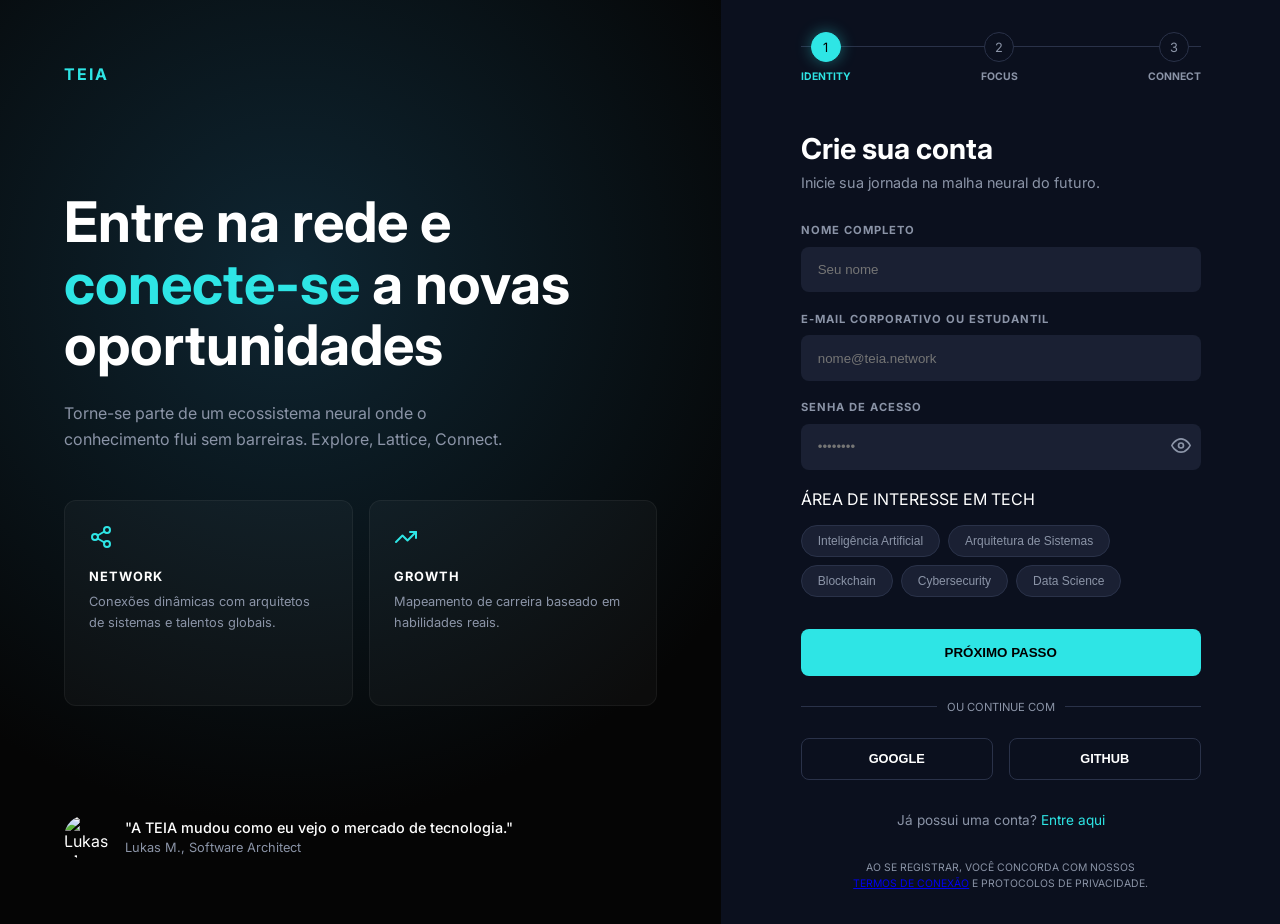
==== index.html @ 176d40ed "Add files via upload" ====
<!DOCTYPE html>
<html lang="pt-BR">
<head>
    <meta charset="UTF-8">
    <meta name="viewport" content="width=device-width, initial-scale=1.0">
    <title>Teia - Cadastro</title>
    <link href="https://fonts.googleapis.com/css2?family=Inter:wght@400;500;600;700&display=swap" rel="stylesheet">
    <link rel="stylesheet" href="style.css">
</head>
<body>

    <main class="container">
        <section class="left-panel">
            <div class="logo">TEIA</div>
            
            <div class="hero-content">
                <h1>Entre na rede e <span class="highlight">conecte-se</span> a novas oportunidades</h1>
                <p>Torne-se parte de um ecossistema neural onde o conhecimento flui sem barreiras. Explore, Lattice, Connect.</p>
                
                <div class="cards-container">
                    <div class="feature-card">
                        <svg viewBox="0 0 24 24" fill="none" stroke="currentColor" stroke-width="2" stroke-linecap="round" stroke-linejoin="round"><circle cx="18" cy="5" r="3"></circle><circle cx="6" cy="12" r="3"></circle><circle cx="18" cy="19" r="3"></circle><line x1="8.59" y1="13.51" x2="15.42" y2="17.49"></line><line x1="15.41" y1="6.51" x2="8.59" y2="10.49"></line></svg>
                        <h3>NETWORK</h3>
                        <p>Conexões dinâmicas com arquitetos de sistemas e talentos globais.</p>
                    </div>
                    <div class="feature-card">
                        <svg viewBox="0 0 24 24" fill="none" stroke="currentColor" stroke-width="2" stroke-linecap="round" stroke-linejoin="round"><polyline points="22 7 13.5 15.5 8.5 10.5 2 17"></polyline><polyline points="16 7 22 7 22 13"></polyline></svg>
                        <h3>GROWTH</h3>
                        <p>Mapeamento de carreira baseado em habilidades reais.</p>
                    </div>
                </div>
            </div>

            <div class="testimonial">
                <img src="https://i.pravatar.cc/150?img=11" alt="Lukas M.">
                <div class="testimonial-text">
                    <p>"A TEIA mudou como eu vejo o mercado de tecnologia."</p>
                    <span>Lukas M., Software Architect</span>
                </div>
            </div>
        </section>

        <section class="right-panel">
            <div class="form-wrapper">
                
                <div class="stepper">
                    <div class="step active"><div class="step-circle">1</div><span class="step-label">IDENTITY</span></div>
                    <div class="step"><div class="step-circle">2</div><span class="step-label">FOCUS</span></div>
                    <div class="step"><div class="step-circle">3</div><span class="step-label">CONNECT</span></div>
                </div>

                <div class="form-header">
                    <h2>Crie sua conta</h2>
                    <p>Inicie sua jornada na malha neural do futuro.</p>
                </div>

                <form id="registrationForm">
                    <div class="input-group">
                        <label>NOME COMPLETO</label>
                        <input type="text" placeholder="Seu nome" required>
                    </div>

                    <div class="input-group">
                        <label>E-MAIL CORPORATIVO OU ESTUDANTIL</label>
                        <input type="email" placeholder="nome@teia.network" required>
                    </div>

                    <div class="input-group">
                        <label>SENHA DE ACESSO</label>
                        <div class="password-wrapper">
                            <input type="password" id="password" placeholder="••••••••" required>
                            <button type="button" class="password-toggle" id="togglePassword">
                                <svg viewBox="0 0 24 24" width="20" height="20" fill="none" stroke="currentColor" stroke-width="2" stroke-linecap="round" stroke-linejoin="round"><path d="M1 12s4-8 11-8 11 8 11 8-4 8-11 8-11-8-11-8z"></path><circle cx="12" cy="12" r="3"></circle></svg>
                            </button>
                        </div>
                    </div>

                    <div class="tags-group">
                        <label>ÁREA DE INTERESSE EM TECH</label>
                        <div class="tags-container">
                            <button type="button" class="tag">Inteligência Artificial</button>
                            <button type="button" class="tag">Arquitetura de Sistemas</button>
                            <button type="button" class="tag">Blockchain</button>
                            <button type="button" class="tag">Cybersecurity</button>
                            <button type="button" class="tag">Data Science</button>
                        </div>
                    </div>

                    <button type="submit" class="btn-primary">PRÓXIMO PASSO</button>

                    <div class="divider"><span>OU CONTINUE COM</span></div>

                    <div class="social-buttons">
                        <button type="button" class="btn-social">GOOGLE</button>
                        <button type="button" class="btn-social">GITHUB</button>
                    </div>

                    <p class="login-link">Já possui uma conta? <a href="login.html">Entre aqui</a></p>
                    <p class="terms">AO SE REGISTRAR, VOCÊ CONCORDA COM NOSSOS <br><a href="#">TERMOS DE CONEXÃO</a> E PROTOCOLOS DE PRIVACIDADE.</p>
                </form>
            </div>
        </section>
    </main>

    <script src="script.js"></script>
</body>
</html>
---- style.css ----
:root {
    --bg-left: #050505;
    --bg-right: #0B101E;
    --accent: #2EE5E5;
    --text-main: #FFFFFF;
    --text-muted: #8B94A7;
    --input-bg: #1A2033;
    --input-border: #2A3249;
}

* { margin: 0; padding: 0; box-sizing: border-box; }

body {
    font-family: 'Inter', sans-serif;
    background-color: var(--bg-right);
    color: var(--text-main);
    min-height: 100vh;
}

.container { display: flex; min-height: 100vh; }

/* PAINEL ESQUERDO */
.left-panel {
    flex: 1.2;
    background: radial-gradient(circle at 40% 30%, rgba(46, 229, 229, 0.1) 0%, var(--bg-left) 70%);
    padding: 4rem;
    display: flex;
    flex-direction: column;
    justify-content: space-between;
}

.logo { color: var(--accent); font-weight: 700; letter-spacing: 2px; }

.hero-content h1 { font-size: 3.5rem; line-height: 1.1; margin-bottom: 1.5rem; }
.highlight { color: var(--accent); }
.hero-content p { color: var(--text-muted); max-width: 440px; margin-bottom: 3rem; line-height: 1.6; }

.cards-container { display: flex; gap: 1rem; }
.feature-card {
    background: rgba(255,255,255,0.03);
    padding: 1.5rem;
    border-radius: 12px;
    border: 1px solid rgba(255,255,255,0.05);
    flex: 1;
}
.feature-card svg { color: var(--accent); width: 24px; margin-bottom: 1rem; }
.feature-card h3 { font-size: 0.8rem; letter-spacing: 1px; margin-bottom: 0.5rem; }
.feature-card p { font-size: 0.8rem; color: var(--text-muted); }

.testimonial { display: flex; align-items: center; gap: 1rem; }
.testimonial img { width: 45px; height: 45px; border-radius: 50%; }
.testimonial-text p { font-size: 0.9rem; font-weight: 500; }
.testimonial-text span { font-size: 0.8rem; color: var(--text-muted); }

/* PAINEL DIREITO */
.right-panel { flex: 1; display: flex; justify-content: center; align-items: center; padding: 2rem; }
.form-wrapper { width: 100%; max-width: 400px; }

/* STEPPER */
.stepper { display: flex; justify-content: space-between; margin-bottom: 3rem; position: relative; }
.stepper::before { content: ''; position: absolute; top: 14px; left: 0; right: 0; height: 1px; background: var(--input-border); z-index: 0; }
.step { position: relative; z-index: 1; display: flex; flex-direction: column; align-items: center; gap: 8px; }
.step-circle { width: 30px; height: 30px; border-radius: 50%; background: var(--bg-right); border: 1px solid var(--input-border); display: flex; align-items: center; justify-content: center; font-size: 0.8rem; color: var(--text-muted); }
.step.active .step-circle { background: var(--accent); border-color: var(--accent); color: #000; box-shadow: 0 0 15px rgba(46, 229, 229, 0.4); }
.step-label { font-size: 0.65rem; font-weight: 700; color: var(--text-muted); }
.step.active .step-label { color: var(--accent); }

/* FORMULÁRIO */
.form-header h2 { font-size: 1.8rem; margin-bottom: 0.5rem; }
.form-header p { color: var(--text-muted); font-size: 0.9rem; margin-bottom: 2rem; }

.input-group { margin-bottom: 1.2rem; }
.input-group label { display: block; font-size: 0.7rem; font-weight: 700; color: var(--text-muted); margin-bottom: 0.6rem; letter-spacing: 1px; }
.input-group input { width: 100%; background: var(--input-bg); border: 1px solid transparent; padding: 0.9rem 1rem; border-radius: 8px; color: #fff; outline: none; }
.input-group input:focus { border-color: var(--accent); }

.password-wrapper { position: relative; }
.password-toggle { position: absolute; right: 10px; top: 50%; transform: translateY(-50%); background: none; border: none; color: var(--text-muted); cursor: pointer; }

.tags-container { display: flex; flex-wrap: wrap; gap: 0.5rem; margin-top: 1rem; margin-bottom: 2rem; }
.tag { background: var(--input-bg); border: 1px solid var(--input-border); color: var(--text-muted); padding: 0.5rem 1rem; border-radius: 20px; cursor: pointer; font-size: 0.75rem; transition: 0.2s; }
.tag.active { border-color: var(--accent); color: #fff; background: rgba(46, 229, 229, 0.1); }

.btn-primary { width: 100%; background: var(--accent); color: #000; border: none; padding: 1rem; border-radius: 8px; font-weight: 700; cursor: pointer; margin-bottom: 1.5rem; }

.divider { display: flex; align-items: center; color: var(--text-muted); font-size: 0.7rem; margin-bottom: 1.5rem; }
.divider::before, .divider::after { content: ''; flex: 1; height: 1px; background: var(--input-border); }
.divider span { padding: 0 10px; }

.social-buttons { display: flex; gap: 1rem; margin-bottom: 2rem; }
.btn-social { flex: 1; background: transparent; border: 1px solid var(--input-border); color: #fff; padding: 0.8rem; border-radius: 8px; font-weight: 600; cursor: pointer; font-size: 0.8rem; }

.login-link { text-align: center; font-size: 0.85rem; color: var(--text-muted); margin-bottom: 2rem; }
.login-link a { color: var(--accent); text-decoration: none; }
.terms { text-align: center; font-size: 0.65rem; color: var(--text-muted); line-height: 1.5; }

/* RESPONSIVO */
@media (max-width: 900px) {
    .container { flex-direction: column; }
    .left-panel { padding: 2rem; }
}

/* =========================================
   ESTILOS ESPECÍFICOS DA TELA DE LOGIN
========================================= */

.login-page {
    display: flex;
    flex-direction: column;
    align-items: center;
    justify-content: space-between;
    background-color: var(--bg-right);
    background: radial-gradient(circle at 50% 50%, #023234d3 0%, var(--bg-right) 60%);
    position: relative;
    overflow-x: hidden;
}

@keyframes pulse {
    0% { transform: scale(1); opacity: 0.3; }
    50% { transform: scale(1.05); opacity: 0.5; }
    100% { transform: scale(1); opacity: 0.3; }
}
.bg-graphic {
    position: absolute;
    top: 50px;
    right: 50px;
    opacity: 0.5;
    pointer-events: none;
    animation: pulse 8s infinite ease-in-out;
}

.login-container {
    flex: 1;
    display: flex;
    flex-direction: column;
    align-items: center;
    justify-content: center;
    width: 100%;
    padding: 2rem;
    z-index: 1;
}

.login-header {
    text-align: center;
    margin-bottom: 2rem;
}

.login-header .logo { font-size: 1.8rem; letter-spacing: 3px; }
.login-header p { font-size: 0.75rem; letter-spacing: 2px; color: var(--text-muted); margin-top: 0.5rem; }

.login-card {
    background: rgba(15, 20, 35, 0.6);
    backdrop-filter: blur(10px);
    border: 1px solid rgba(26, 6, 92, 0.005);
    padding: 2.5rem;
    border-radius: 12px;
    width: 100%;
    max-width: 450px;
    box-shadow: 0 0 40px rgba(0, 0, 0, 0.5);
}

.login-card h2 { font-size: 1.5rem; margin-bottom: 0.5rem; }
.login-card .subtitle { color: var(--text-muted); font-size: 0.9rem; margin-bottom: 2rem; }

.sso-buttons { display: flex; gap: 1rem; margin-bottom: 1.5rem; }
.btn-secondary {
    flex: 1; display: flex; align-items: center; justify-content: center; gap: 0.5rem;
    background: transparent; border: 1px solid var(--input-border); color: var(--text-muted);
    padding: 0.8rem; border-radius: 8px; font-size: 0.8rem; font-weight: 600; cursor: pointer;
    transition: 0.2s;
}
.btn-secondary:hover { background: var(--input-bg); color: #fff; }

.label-row { display: flex; justify-content: space-between; align-items: center; margin-bottom: 0.6rem; }
.lost-access { font-size: 0.65rem; color: var(--accent); font-weight: 700; text-decoration: none; letter-spacing: 1px; }

.input-wrapper { position: relative; }
.input-icon { position: absolute; left: 14px; top: 50%; transform: translateY(-50%); color: var(--text-muted); }
.input-wrapper input { padding-left: 2.8rem; } /* Espaço para o ícone da esquerda */

.btn-glow {
    display: flex; align-items: center; justify-content: center;
    box-shadow: 0 0 20px rgba(46, 229, 229, 0.3);
    margin-top: 1rem; margin-bottom: 0;
}
.btn-glow:hover { box-shadow: 0 0 30px rgba(46, 229, 229, 0.5); }

.forge-account { margin-top: 2rem; font-size: 0.85rem; color: var(--text-muted); }
.forge-account a { color: var(--accent); text-decoration: none; font-weight: 600; }

/* FOOTER */
.site-footer {
    width: 100%; text-align: center; padding: 2rem;
    border-top: 1px solid rgba(255,255,255,0.02);
    background: var(--bg-left);
}
.site-footer .logo { font-size: 1.2rem; margin-bottom: 1rem; }
.site-footer p { font-size: 0.7rem; color: var(--text-muted); letter-spacing: 1px; margin-bottom: 1.5rem; }
.footer-links { display: flex; justify-content: center; gap: 2rem; flex-wrap: wrap; }
.footer-links a { color: var(--text-muted); font-size: 0.7rem; text-decoration: none; letter-spacing: 1px; font-weight: 600; }
.footer-links a:hover { color: var(--accent); }

/* =========================================
   ESTILOS DA DASHBOARD (dashboard.html)
========================================= */

.dashboard-body {
    background-color: #060913; /* Fundo principal escuro */
    color: var(--text-main);
    overflow-x: hidden;
}

.dashboard-layout {
    display: flex;
    min-height: 100vh;
}

/* SIDEBAR LATERAL */
.sidebar {
    width: 260px;
    background-color: #0B101E;
    border-right: 1px solid rgba(255, 255, 255, 0.05);
    display: flex;
    flex-direction: column;
    padding: 2rem 1.5rem;
    position: sticky;
    top: 0;
    height: 100vh;
}

.user-profile {
    display: flex;
    align-items: center;
    gap: 1rem;
    background: rgba(255,255,255,0.03);
    padding: 1rem;
    border-radius: 12px;
    margin-bottom: 3rem;
    border: 1px solid rgba(255, 255, 255, 0.05);
}

.avatar-placeholder {
    width: 40px; height: 40px;
    background: var(--input-bg);
    border-radius: 8px;
    display: flex; align-items: center; justify-content: center;
    color: var(--accent);
}

.user-info h3 { font-size: 0.9rem; margin-bottom: 0.2rem; }
.user-info span { font-size: 0.65rem; color: var(--text-muted); font-weight: 700; letter-spacing: 1px; }

.side-nav {
    display: flex;
    flex-direction: column;
    gap: 0.5rem;
    flex: 1;
}

.nav-item {
    display: flex; align-items: center; gap: 1rem;
    padding: 0.8rem 1rem;
    text-decoration: none;
    color: var(--text-muted);
    font-size: 0.85rem;
    font-weight: 500;
    border-radius: 8px;
    transition: 0.2s;
}

.nav-item svg { width: 18px; }
.nav-item:hover { color: #fff; background: rgba(255,255,255,0.05); }
.nav-item.active {
    color: var(--accent);
    background: rgba(46, 229, 229, 0.1);
    border-left: 3px solid var(--accent);
}

.btn-new-connection {
    background: var(--accent);
    color: #000;
    border: none; padding: 1rem;
    border-radius: 8px; font-weight: 700;
    cursor: pointer; font-size: 0.8rem;
    box-shadow: 0 0 15px rgba(46, 229, 229, 0.2);
}

/* ÁREA PRINCIPAL */
.main-content {
    flex: 1;
    display: flex;
    flex-direction: column;
    padding: 2rem 4rem;
}

/* TOP NAVBAR */
.top-nav {
    display: flex; align-items: center; justify-content: space-between;
    margin-bottom: 4rem;
}

.top-links { display: flex; gap: 2rem; }
.top-links a { text-decoration: none; color: var(--text-muted); font-size: 0.8rem; font-weight: 600; letter-spacing: 1px; }
.top-links a:hover { color: #fff; }
.top-links a.active { color: var(--accent); border-bottom: 2px solid var(--accent); padding-bottom: 4px; }

.search-bar {
    display: flex; align-items: center; gap: 0.5rem;
    background: var(--input-bg);
    border: 1px solid var(--input-border);
    padding: 0.6rem 1rem; border-radius: 20px;
    width: 300px;
}
.search-bar input { background: transparent; border: none; color: #fff; outline: none; width: 100%; font-size: 0.8rem; }

.btn-start {
    background: #fff; color: #000;
    border: none; padding: 0.6rem 1.5rem;
    border-radius: 20px; font-weight: 700; cursor: pointer; font-size: 0.8rem;
}

/* HERO SECTION DA DASHBOARD */
.dash-hero { display: flex; justify-content: space-between; align-items: center; margin-bottom: 3rem; }
.eyebrow { color: var(--text-muted); font-size: 0.7rem; font-weight: 700; letter-spacing: 1.5px; display: block; margin-bottom: 1rem; }
.hero-text h1 { font-size: 2.5rem; margin-bottom: 1rem; }
.hero-text p { color: var(--text-muted); max-width: 600px; font-size: 0.95rem; line-height: 1.5; }

.btn-update-cv {
    display: flex; align-items: center; gap: 0.5rem;
    background: var(--input-bg); border: 1px solid var(--input-border);
    color: #fff; padding: 1rem 1.5rem; border-radius: 8px; font-weight: 600; cursor: pointer; transition: 0.2s;
}
.btn-update-cv:hover { background: rgba(255,255,255,0.05); }

/* GRID PRINCIPAL */
.dash-grid {
    display: grid;
    grid-template-columns: 2fr 1fr;
    gap: 2rem;
    margin-bottom: 4rem;
}

.dash-card {
    background: rgba(15, 20, 35, 0.4);
    border: 1px solid rgba(255, 255, 255, 0.05);
    border-radius: 16px;
    padding: 2.5rem;
}

/* GRÁFICO CENTRAL */
.chart-header { display: flex; justify-content: space-between; align-items: flex-start; margin-bottom: 3rem; }
.chart-header h2 { font-size: 1.2rem; margin-bottom: 0.5rem; }
.chart-header p { color: var(--text-muted); font-size: 0.85rem; }
.score { text-align: right; }
.score h3 { font-size: 2.5rem; color: var(--accent); line-height: 1; margin-bottom: 0.3rem; }
.score span { font-size: 0.6rem; color: var(--text-muted); font-weight: 700; letter-spacing: 1px; }

.skill-bars { display: flex; flex-direction: column; gap: 2rem; }
.skill-info { display: flex; justify-content: space-between; margin-bottom: 0.5rem; font-size: 0.7rem; font-weight: 700; letter-spacing: 1px; }
.progress-bg { width: 100%; height: 4px; background: rgba(255,255,255,0.1); border-radius: 4px; overflow: hidden; }
.progress-fill { height: 100%; border-radius: 4px; box-shadow: 0 0 10px currentColor; }

/* SIDE ALERTS */
.alerts-header { display: flex; align-items: center; gap: 0.8rem; margin-bottom: 2rem; }
.alerts-header h2 { font-size: 1.2rem; }

.alert-box { background: rgba(255,255,255,0.02); padding: 1.2rem; border-radius: 8px; margin-bottom: 1rem; border-left: 3px solid; }
.border-blue { border-color: #3B82F6; }
.border-green { border-color: #4ADE80; }
.border-red { border-color: #EF4444; }

.alert-box h4 { font-size: 0.7rem; letter-spacing: 1px; margin-bottom: 0.8rem; }
.alert-box p { font-size: 0.85rem; color: var(--text-muted); line-height: 1.5; }

/* CURSOS RECOMENDADOS */
.section-header { display: flex; justify-content: space-between; align-items: center; margin-bottom: 2rem; }
.section-header h2 { font-size: 1.3rem; }
.section-header h2 span { color: var(--text-muted); font-size: 1rem; font-weight: 400; }
.view-all { font-size: 0.7rem; color: var(--accent); font-weight: 700; letter-spacing: 1px; text-decoration: none; }

.courses-grid { display: grid; grid-template-columns: repeat(3, 1fr); gap: 1.5rem; }
.course-card { background: rgba(15, 20, 35, 0.4); border: 1px solid rgba(255, 255, 255, 0.05); border-radius: 12px; overflow: hidden; }

.course-img { height: 140px; position: relative; display: flex; align-items: center; justify-content: center; }
/* Gradientes baseados na imagem */
.ai-bg { background: radial-gradient(circle, rgba(46, 229, 229, 0.2) 0%, #060913 80%); }
.server-bg { background: radial-gradient(circle, rgba(59, 130, 246, 0.2) 0%, #060913 80%); }
.security-bg { background: radial-gradient(circle, rgba(74, 222, 128, 0.1) 0%, #060913 80%); }

.icon-overlay { font-size: 2.5rem; font-weight: 700; color: rgba(255,255,255,0.1); }
.badge { position: absolute; top: 1rem; right: 1rem; background: #4ADE80; color: #000; font-size: 0.6rem; font-weight: 700; padding: 0.3rem 0.6rem; border-radius: 12px; }

.course-content { padding: 1.5rem; }
.course-content h3 { font-size: 1.1rem; margin-bottom: 1rem; line-height: 1.3; height: 2.6rem;}
.course-meta { display: flex; gap: 1rem; color: var(--text-muted); font-size: 0.75rem; margin-bottom: 1.5rem; }
.course-meta span { display: flex; align-items: center; gap: 0.4rem; }

.btn-enroll { width: 100%; background: var(--input-bg); color: #fff; border: 1px solid var(--input-border); padding: 0.8rem; border-radius: 8px; font-weight: 600; cursor: pointer; font-size: 0.8rem; transition: 0.2s; }
.btn-enroll:hover { background: rgba(255,255,255,0.05); border-color: rgba(255,255,255,0.2); }

/* FOOTER DASHBOARD OVERRIDE */
.main-content .site-footer { background: transparent; border-top: none; margin-top: 2rem; padding: 2rem 0; }
.main-content .site-footer .footer-links { margin-bottom: 1rem; }

/* RESPONSIVO BÁSICO */
@media (max-width: 1200px) {
    .dash-grid { grid-template-columns: 1fr; }
    .courses-grid { grid-template-columns: repeat(2, 1fr); }
}
@media (max-width: 900px) {
    .dashboard-layout { flex-direction: column; }
    .sidebar { width: 100%; height: auto; position: static; flex-direction: row; flex-wrap: wrap; align-items: center; justify-content: space-between;}
    .side-nav { flex-direction: row; overflow-x: auto; margin: 1rem 0; }
    .courses-grid { grid-template-columns: 1fr; }
    .main-content { padding: 2rem 1.5rem; }
    .top-nav { flex-direction: column; gap: 1rem; }
    .search-bar { width: 100%; }
    .dash-hero { flex-direction: column; align-items: flex-start; gap: 1.5rem; }
}
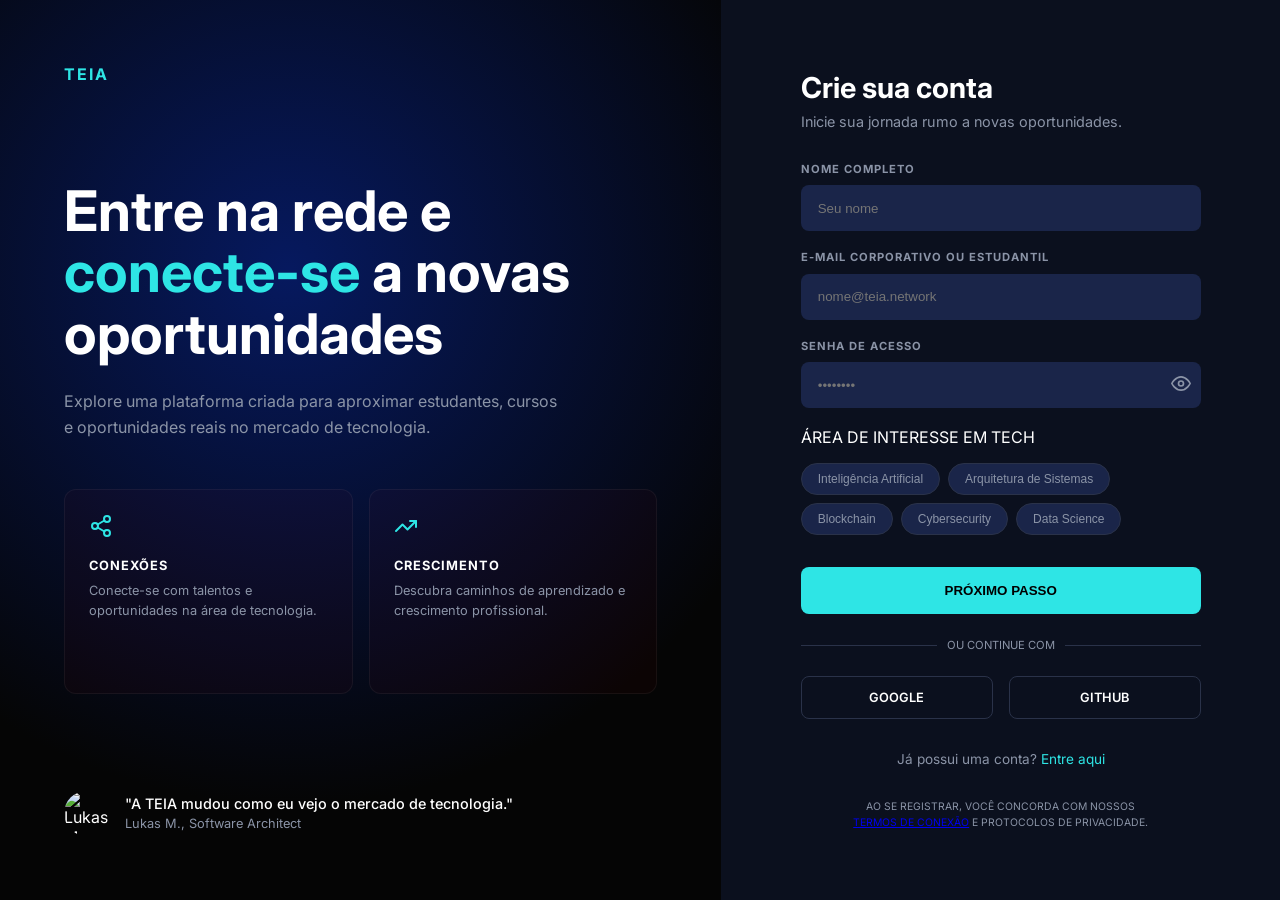
==== commit c332a665: "Atualiza projeto" ====
--- a/index.html
+++ b/index.html
@@ -1,107 +1,106 @@
-<!DOCTYPE html>
-<html lang="pt-BR">
-<head>
-    <meta charset="UTF-8">
-    <meta name="viewport" content="width=device-width, initial-scale=1.0">
-    <title>Teia - Cadastro</title>
-    <link href="https://fonts.googleapis.com/css2?family=Inter:wght@400;500;600;700&display=swap" rel="stylesheet">
-    <link rel="stylesheet" href="style.css">
-</head>
-<body>
-
-    <main class="container">
-        <section class="left-panel">
-            <div class="logo">TEIA</div>
-            
-            <div class="hero-content">
-                <h1>Entre na rede e <span class="highlight">conecte-se</span> a novas oportunidades</h1>
-                <p>Torne-se parte de um ecossistema neural onde o conhecimento flui sem barreiras. Explore, Lattice, Connect.</p>
-                
-                <div class="cards-container">
-                    <div class="feature-card">
-                        <svg viewBox="0 0 24 24" fill="none" stroke="currentColor" stroke-width="2" stroke-linecap="round" stroke-linejoin="round"><circle cx="18" cy="5" r="3"></circle><circle cx="6" cy="12" r="3"></circle><circle cx="18" cy="19" r="3"></circle><line x1="8.59" y1="13.51" x2="15.42" y2="17.49"></line><line x1="15.41" y1="6.51" x2="8.59" y2="10.49"></line></svg>
-                        <h3>NETWORK</h3>
-                        <p>Conexões dinâmicas com arquitetos de sistemas e talentos globais.</p>
-                    </div>
-                    <div class="feature-card">
-                        <svg viewBox="0 0 24 24" fill="none" stroke="currentColor" stroke-width="2" stroke-linecap="round" stroke-linejoin="round"><polyline points="22 7 13.5 15.5 8.5 10.5 2 17"></polyline><polyline points="16 7 22 7 22 13"></polyline></svg>
-                        <h3>GROWTH</h3>
-                        <p>Mapeamento de carreira baseado em habilidades reais.</p>
-                    </div>
-                </div>
-            </div>
-
-            <div class="testimonial">
-                <img src="https://i.pravatar.cc/150?img=11" alt="Lukas M.">
-                <div class="testimonial-text">
-                    <p>"A TEIA mudou como eu vejo o mercado de tecnologia."</p>
-                    <span>Lukas M., Software Architect</span>
-                </div>
-            </div>
-        </section>
-
-        <section class="right-panel">
-            <div class="form-wrapper">
-                
-                <div class="stepper">
-                    <div class="step active"><div class="step-circle">1</div><span class="step-label">IDENTITY</span></div>
-                    <div class="step"><div class="step-circle">2</div><span class="step-label">FOCUS</span></div>
-                    <div class="step"><div class="step-circle">3</div><span class="step-label">CONNECT</span></div>
-                </div>
-
-                <div class="form-header">
-                    <h2>Crie sua conta</h2>
-                    <p>Inicie sua jornada na malha neural do futuro.</p>
-                </div>
-
-                <form id="registrationForm">
-                    <div class="input-group">
-                        <label>NOME COMPLETO</label>
-                        <input type="text" placeholder="Seu nome" required>
-                    </div>
-
-                    <div class="input-group">
-                        <label>E-MAIL CORPORATIVO OU ESTUDANTIL</label>
-                        <input type="email" placeholder="nome@teia.network" required>
-                    </div>
-
-                    <div class="input-group">
-                        <label>SENHA DE ACESSO</label>
-                        <div class="password-wrapper">
-                            <input type="password" id="password" placeholder="••••••••" required>
-                            <button type="button" class="password-toggle" id="togglePassword">
-                                <svg viewBox="0 0 24 24" width="20" height="20" fill="none" stroke="currentColor" stroke-width="2" stroke-linecap="round" stroke-linejoin="round"><path d="M1 12s4-8 11-8 11 8 11 8-4 8-11 8-11-8-11-8z"></path><circle cx="12" cy="12" r="3"></circle></svg>
-                            </button>
-                        </div>
-                    </div>
-
-                    <div class="tags-group">
-                        <label>ÁREA DE INTERESSE EM TECH</label>
-                        <div class="tags-container">
-                            <button type="button" class="tag">Inteligência Artificial</button>
-                            <button type="button" class="tag">Arquitetura de Sistemas</button>
-                            <button type="button" class="tag">Blockchain</button>
-                            <button type="button" class="tag">Cybersecurity</button>
-                            <button type="button" class="tag">Data Science</button>
-                        </div>
-                    </div>
-
-                    <button type="submit" class="btn-primary">PRÓXIMO PASSO</button>
-
-                    <div class="divider"><span>OU CONTINUE COM</span></div>
-
-                    <div class="social-buttons">
-                        <button type="button" class="btn-social">GOOGLE</button>
-                        <button type="button" class="btn-social">GITHUB</button>
-                    </div>
-
-                    <p class="login-link">Já possui uma conta? <a href="login.html">Entre aqui</a></p>
-                    <p class="terms">AO SE REGISTRAR, VOCÊ CONCORDA COM NOSSOS <br><a href="#">TERMOS DE CONEXÃO</a> E PROTOCOLOS DE PRIVACIDADE.</p>
-                </form>
-            </div>
-        </section>
-    </main>
-
-    <script src="script.js"></script>
-</body>
+<!DOCTYPE html>
+<html lang="pt-BR">
+<head>
+    <meta charset="UTF-8">
+    <meta name="viewport" content="width=device-width, initial-scale=1.0">
+    <title>Teia - Cadastro</title>
+    <link href="https://fonts.googleapis.com/css2?family=Inter:wght@400;500;600;700&display=swap" rel="stylesheet">
+    <link rel="stylesheet" href="index.css">
+</head>
+<body>
+
+    <main class="container">
+        <section class="left-panel">
+            <div class="logo">TEIA</div>
+            
+            <div class="hero-content">
+                <h1>Entre na rede e <span class="highlight">conecte-se</span> a novas oportunidades</h1>
+                <p>Explore uma plataforma criada para aproximar estudantes, cursos e oportunidades reais no mercado de tecnologia.</p>
+                
+                <div class="cards-container">
+                    <div class="feature-card">
+                        <svg viewBox="0 0 24 24" fill="none" stroke="currentColor" stroke-width="2" stroke-linecap="round" stroke-linejoin="round"><circle cx="18" cy="5" r="3"></circle><circle cx="6" cy="12" r="3"></circle><circle cx="18" cy="19" r="3"></circle><line x1="8.59" y1="13.51" x2="15.42" y2="17.49"></line><line x1="15.41" y1="6.51" x2="8.59" y2="10.49"></line></svg>
+                        <h3>CONEXÕES</h3>
+                        <p>Conecte-se com talentos e oportunidades na área de tecnologia.</p>
+                    </div>
+                    <div class="feature-card">
+                        <svg viewBox="0 0 24 24" fill="none" stroke="currentColor" stroke-width="2" stroke-linecap="round" stroke-linejoin="round"><polyline points="22 7 13.5 15.5 8.5 10.5 2 17"></polyline><polyline points="16 7 22 7 22 13"></polyline></svg>
+                        <h3>CRESCIMENTO</h3>
+                        <p>Descubra caminhos de aprendizado e crescimento profissional.</p>
+                    </div>
+                </div>
+            </div>
+
+            <div class="testimonial">
+                <img src="https://i.pravatar.cc/150?img=11" alt="Lukas M.">
+                <div class="testimonial-text">
+                    <p>"A TEIA mudou como eu vejo o mercado de tecnologia."</p>
+                    <span>Lukas M., Software Architect</span>
+                </div>
+            </div>
+        </section>
+
+        <section class="right-panel">
+            <div class="form-wrapper">
+                
+                <div class="form-header">
+                    <h2>Crie sua conta</h2>
+                    <p>Inicie sua jornada rumo a novas oportunidades.</p>
+                </div>
+
+                <form id="registrationForm">
+                    <div class="input-group">
+                        <label>NOME COMPLETO</label>
+                        <input type="text" placeholder="Seu nome" required>
+                    </div>
+
+                    <div class="input-group">
+                        <label>E-MAIL CORPORATIVO OU ESTUDANTIL</label>
+                        <input type="email" placeholder="nome@teia.network" required>
+                    </div>
+
+                    <div class="input-group">
+                        <label>SENHA DE ACESSO</label>
+                        <div class="password-wrapper">
+                            <input type="password" id="password" placeholder="••••••••" required>
+                            <button type="button" class="password-toggle" id="togglePassword">
+                                <svg viewBox="0 0 24 24" width="20" height="20" fill="none" stroke="currentColor" stroke-width="2" stroke-linecap="round" stroke-linejoin="round"><path d="M1 12s4-8 11-8 11 8 11 8-4 8-11 8-11-8-11-8z"></path><circle cx="12" cy="12" r="3"></circle></svg>
+                            </button>
+                        </div>
+                    </div>
+
+                    <div class="tags-group">
+                        <label>ÁREA DE INTERESSE EM TECH</label>
+                        <div class="tags-container">
+                            <button type="button" class="tag">Inteligência Artificial</button>
+                            <button type="button" class="tag">Arquitetura de Sistemas</button>
+                            <button type="button" class="tag">Blockchain</button>
+                            <button type="button" class="tag">Cybersecurity</button>
+                            <button type="button" class="tag">Data Science</button>
+                        </div>
+                    </div>
+
+                    <button type="submit" class="btn-primary">PRÓXIMO PASSO</button>
+
+                    <div class="divider"><span>OU CONTINUE COM</span></div>
+
+                    <div class="social-buttons">
+                        <a href="https://accounts.google.com/" target="_blank" class="btn-social">
+                            GOOGLE
+                        </a>
+
+                        <a href="https://github.com/login" target="_blank" class="btn-social">
+                             GITHUB
+                        </a>
+                    </div>
+                    
+                    <p class="login-link">Já possui uma conta? <a href="login.html">Entre aqui</a></p>
+                    <p class="terms">AO SE REGISTRAR, VOCÊ CONCORDA COM NOSSOS <br><a href="#">TERMOS DE CONEXÃO</a> E PROTOCOLOS DE PRIVACIDADE.</p>
+                </form>
+            </div>
+        </section>
+    </main>
+
+    <script src="script.js"></script>
+</body>
 </html>
--- a/index.css
+++ b/index.css
@@ -0,0 +1,208 @@
+:root {
+    --bg-left: #050505;
+    --bg-right: #0B101E;
+    --accent: #2EE5E5;
+    --text-main: #FFFFFF;
+    --text-muted: #8B94A7;
+    --input-bg: #1a2549;
+    --input-border: #2A3249;
+}
+
+* { margin: 0; padding: 0; box-sizing: border-box; }
+
+body {
+    font-family: 'Inter', sans-serif;
+    background-color: var(--bg-right);
+    color: var(--text-main);
+    min-height: 100vh;
+}
+
+.container { display: flex; min-height: 100vh; }
+
+/* PAINEL ESQUERDO */
+.left-panel {
+    flex: 1.2;
+    background: radial-gradient(circle at 40% 30%, rgb(6, 25, 95) 0%, var(--bg-left) 70%);
+    padding: 4rem;
+    display: flex;
+    flex-direction: column;
+    justify-content: space-between;
+}
+
+.logo { color: var(--accent); font-weight: 700; letter-spacing: 2px; }
+
+.hero-content h1 { font-size: 3.5rem; line-height: 1.1; margin-bottom: 1.5rem; }
+.highlight { color: var(--accent); }
+.hero-content p { color: var(--text-muted); max-width: 500px; margin-bottom: 3rem; line-height: 1.6; }
+
+.cards-container { display: flex; gap: 1rem; }
+.feature-card {
+    background: rgba(229, 14, 14, 0.03);
+    padding: 1.5rem;
+    border-radius: 12px;
+    border: 1px solid rgba(255,255,255,0.05);
+    flex: 1;
+}
+.feature-card svg { color: var(--accent); width: 24px; margin-bottom: 1rem; }
+.feature-card h3 { font-size: 0.8rem; letter-spacing: 1px; margin-bottom: 0.5rem; }
+.feature-card p { font-size: 0.8rem; color: var(--text-muted); }
+
+.testimonial { display: flex; align-items: center; gap: 1rem; }
+.testimonial img { width: 45px; height: 45px; border-radius: 50%; }
+.testimonial-text p { font-size: 0.9rem; font-weight: 500; }
+.testimonial-text span { font-size: 0.8rem; color: var(--text-muted); }
+
+/* PAINEL DIREITO */
+.right-panel { flex: 1; display: flex; justify-content: center; align-items: center; padding: 2rem; }
+.form-wrapper { width: 100%; max-width: 400px; }
+
+/* STEPPER */
+.stepper { display: flex; justify-content: space-between; margin-bottom: 3rem; position: relative; }
+.stepper::before { content: ''; position: absolute; top: 14px; left: 0; right: 0; height: 1px; background: var(--input-border); z-index: 0; }
+.step { position: relative; z-index: 1; display: flex; flex-direction: column; align-items: center; gap: 8px; }
+.step-circle { width: 30px; height: 30px; border-radius: 50%; background: var(--bg-right); border: 1px solid var(--input-border); display: flex; align-items: center; justify-content: center; font-size: 0.8rem; color: var(--text-muted); }
+.step.active .step-circle { background: var(--accent); border-color: var(--accent); color: #000; box-shadow: 0 0 15px rgba(46, 229, 229, 0.4); }
+.step-label { font-size: 0.65rem; font-weight: 700; color: var(--text-muted); }
+.step.active .step-label { color: var(--accent); }
+
+/* FORMULÁRIO */
+.form-header h2 { font-size: 1.8rem; margin-bottom: 0.5rem; }
+.form-header p { color: var(--text-muted); font-size: 0.9rem; margin-bottom: 2rem; }
+
+.input-group { margin-bottom: 1.2rem; }
+.input-group label { display: block; font-size: 0.7rem; font-weight: 700; color: var(--text-muted); margin-bottom: 0.6rem; letter-spacing: 1px; }
+.input-group input { width: 100%; background: var(--input-bg); border: 1px solid transparent; padding: 0.9rem 1rem; border-radius: 8px; color: #fff; outline: none; }
+.input-group input:focus { border-color: var(--accent); }
+
+.password-wrapper { position: relative; }
+.password-toggle { position: absolute; right: 10px; top: 50%; transform: translateY(-50%); background: none; border: none; color: var(--text-muted); cursor: pointer; }
+
+.tags-container { display: flex; flex-wrap: wrap; gap: 0.5rem; margin-top: 1rem; margin-bottom: 2rem; }
+.tag { background: var(--input-bg); border: 1px solid var(--input-border); color: var(--text-muted); padding: 0.5rem 1rem; border-radius: 20px; cursor: pointer; font-size: 0.75rem; transition: 0.2s; }
+.tag.active { border-color: var(--accent); color: #fff; background: rgba(46, 229, 229, 0.1); }
+
+.btn-primary { width: 100%; background: var(--accent); color: #000; border: none; padding: 1rem; border-radius: 8px; font-weight: 700; cursor: pointer; margin-bottom: 1.5rem; }
+
+.divider { display: flex; align-items: center; color: var(--text-muted); font-size: 0.7rem; margin-bottom: 1.5rem; }
+.divider::before, .divider::after { content: ''; flex: 1; height: 1px; background: var(--input-border); }
+.divider span { padding: 0 10px; }
+
+.social-buttons { display: flex; gap: 1rem; margin-bottom: 2rem; }
+.btn-social { flex: 1; background: transparent; border: 1px solid var(--input-border); color: #fff; padding: 0.8rem; border-radius: 8px; font-weight: 600; cursor: pointer; font-size: 0.8rem; }
+
+.login-link { text-align: center; font-size: 0.85rem; color: var(--text-muted); margin-bottom: 2rem; }
+.login-link a { color: var(--accent); text-decoration: none; }
+.terms { text-align: center; font-size: 0.65rem; color: var(--text-muted); line-height: 1.5; }
+
+/* RESPONSIVO */
+@media (max-width: 900px) {
+    .container { flex-direction: column; }
+    .left-panel { padding: 2rem; }
+}
+
+/* =========================================
+   ESTILOS ESPECÍFICOS DA TELA DE LOGIN
+========================================= */
+
+.login-page {
+    display: flex;
+    flex-direction: column;
+    align-items: center;
+    justify-content: space-between;
+    background-color: var(--bg-right);
+    background: radial-gradient(circle at 50% 50%, #023234d3 0%, var(--bg-right) 60%);
+    position: relative;
+    overflow-x: hidden;
+}
+
+@keyframes pulse {
+    0% { transform: scale(1); opacity: 0.3; }
+    50% { transform: scale(1.05); opacity: 0.5; }
+    100% { transform: scale(1); opacity: 0.3; }
+}
+.bg-graphic {
+    position: absolute;
+    top: 50px;
+    right: 50px;
+    opacity: 0.5;
+    pointer-events: none;
+    animation: pulse 8s infinite ease-in-out;
+}
+
+.login-container {
+    flex: 1;
+    display: flex;
+    flex-direction: column;
+    align-items: center;
+    justify-content: center;
+    width: 100%;
+    padding: 2rem;
+    z-index: 1;
+}
+
+.login-header {
+    text-align: center;
+    margin-bottom: 2rem;
+}
+
+.login-header .logo { font-size: 1.8rem; letter-spacing: 3px; }
+.login-header p { font-size: 0.75rem; letter-spacing: 2px; color: var(--text-muted); margin-top: 0.5rem; }
+
+.login-card {
+    background: rgba(15, 20, 35, 0.6);
+    backdrop-filter: blur(10px);
+    border: 1px solid rgba(26, 6, 92, 0.005);
+    padding: 2.5rem;
+    border-radius: 12px;
+    width: 100%;
+    max-width: 450px;
+    box-shadow: 0 0 40px rgba(0, 0, 0, 0.5);
+}
+
+.login-card h2 { font-size: 1.5rem; margin-bottom: 0.5rem; }
+.login-card .subtitle { color: var(--text-muted); font-size: 0.9rem; margin-bottom: 2rem; }
+
+.sso-buttons { display: flex; gap: 1rem; margin-bottom: 1.5rem; }
+.btn-secondary {
+    flex: 1; display: flex; align-items: center; justify-content: center; gap: 0.5rem;
+    background: transparent; border: 1px solid var(--input-border); color: var(--text-muted);
+    padding: 0.8rem; border-radius: 8px; font-size: 0.8rem; font-weight: 600; cursor: pointer;
+    transition: 0.2s;
+}
+.btn-secondary:hover { background: var(--input-bg); color: #fff; }
+
+.label-row { display: flex; justify-content: space-between; align-items: center; margin-bottom: 0.6rem; }
+.lost-access { font-size: 0.65rem; color: var(--accent); font-weight: 700; text-decoration: none; letter-spacing: 1px; }
+
+.input-wrapper { position: relative; }
+.input-icon { position: absolute; left: 14px; top: 50%; transform: translateY(-50%); color: var(--text-muted); }
+.input-wrapper input { padding-left: 2.8rem; } /* Espaço para o ícone da esquerda */
+
+.btn-glow {
+    display: flex; align-items: center; justify-content: center;
+    box-shadow: 0 0 20px rgba(46, 229, 229, 0.3);
+    margin-top: 1rem; margin-bottom: 0;
+}
+.btn-glow:hover { box-shadow: 0 0 30px rgba(46, 229, 229, 0.5); }
+
+.forge-account { margin-top: 2rem; font-size: 0.85rem; color: var(--text-muted); }
+.forge-account a { color: var(--accent); text-decoration: none; font-weight: 600; }
+
+/* FOOTER */
+.site-footer {
+    width: 100%; text-align: center; padding: 2rem;
+    border-top: 1px solid rgba(255,255,255,0.02);
+    background: var(--bg-left);
+}
+.site-footer .logo { font-size: 1.2rem; margin-bottom: 1rem; }
+.site-footer p { font-size: 0.7rem; color: var(--text-muted); letter-spacing: 1px; margin-bottom: 1.5rem; }
+.footer-links { display: flex; justify-content: center; gap: 2rem; flex-wrap: wrap; }
+.footer-links a { color: var(--text-muted); font-size: 0.7rem; text-decoration: none; letter-spacing: 1px; font-weight: 600; }
+.footer-links a:hover { color: var(--accent); }
+
+.btn-social {
+    display: flex;
+    align-items: center;
+    justify-content: center;
+    text-decoration: none;
+}
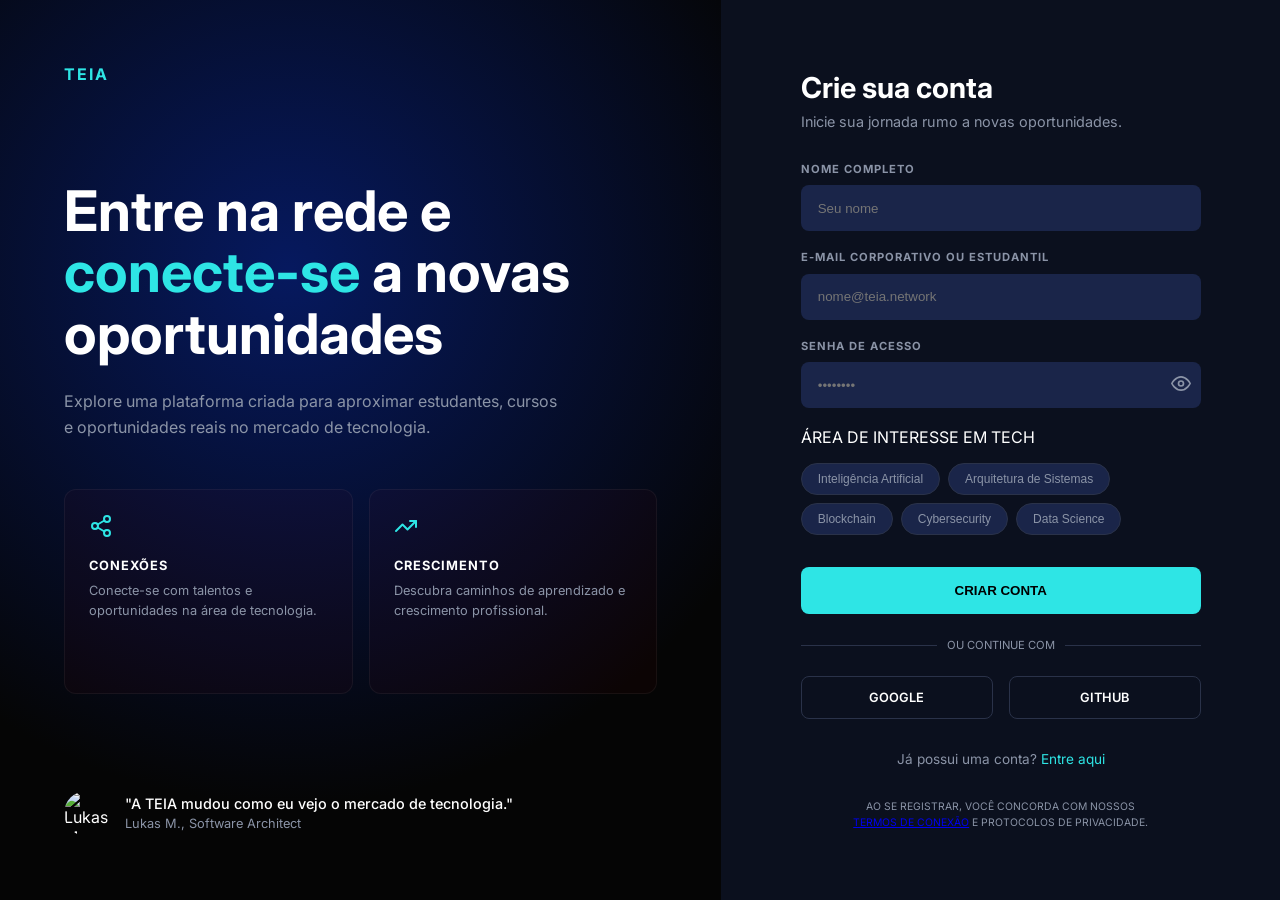
==== commit 51ca094c: "pagina perfil adicionada" ====
--- a/index.html
+++ b/index.html
@@ -80,7 +80,7 @@
                         </div>
                     </div>
 
-                    <button type="submit" class="btn-primary">PRÓXIMO PASSO</button>
+                    <button type="submit" class="btn-primary">CRIAR CONTA</button>
 
                     <div class="divider"><span>OU CONTINUE COM</span></div>
 
--- a/index.css
+++ b/index.css
@@ -205,4 +205,4 @@
     align-items: center;
     justify-content: center;
     text-decoration: none;
-}+}
